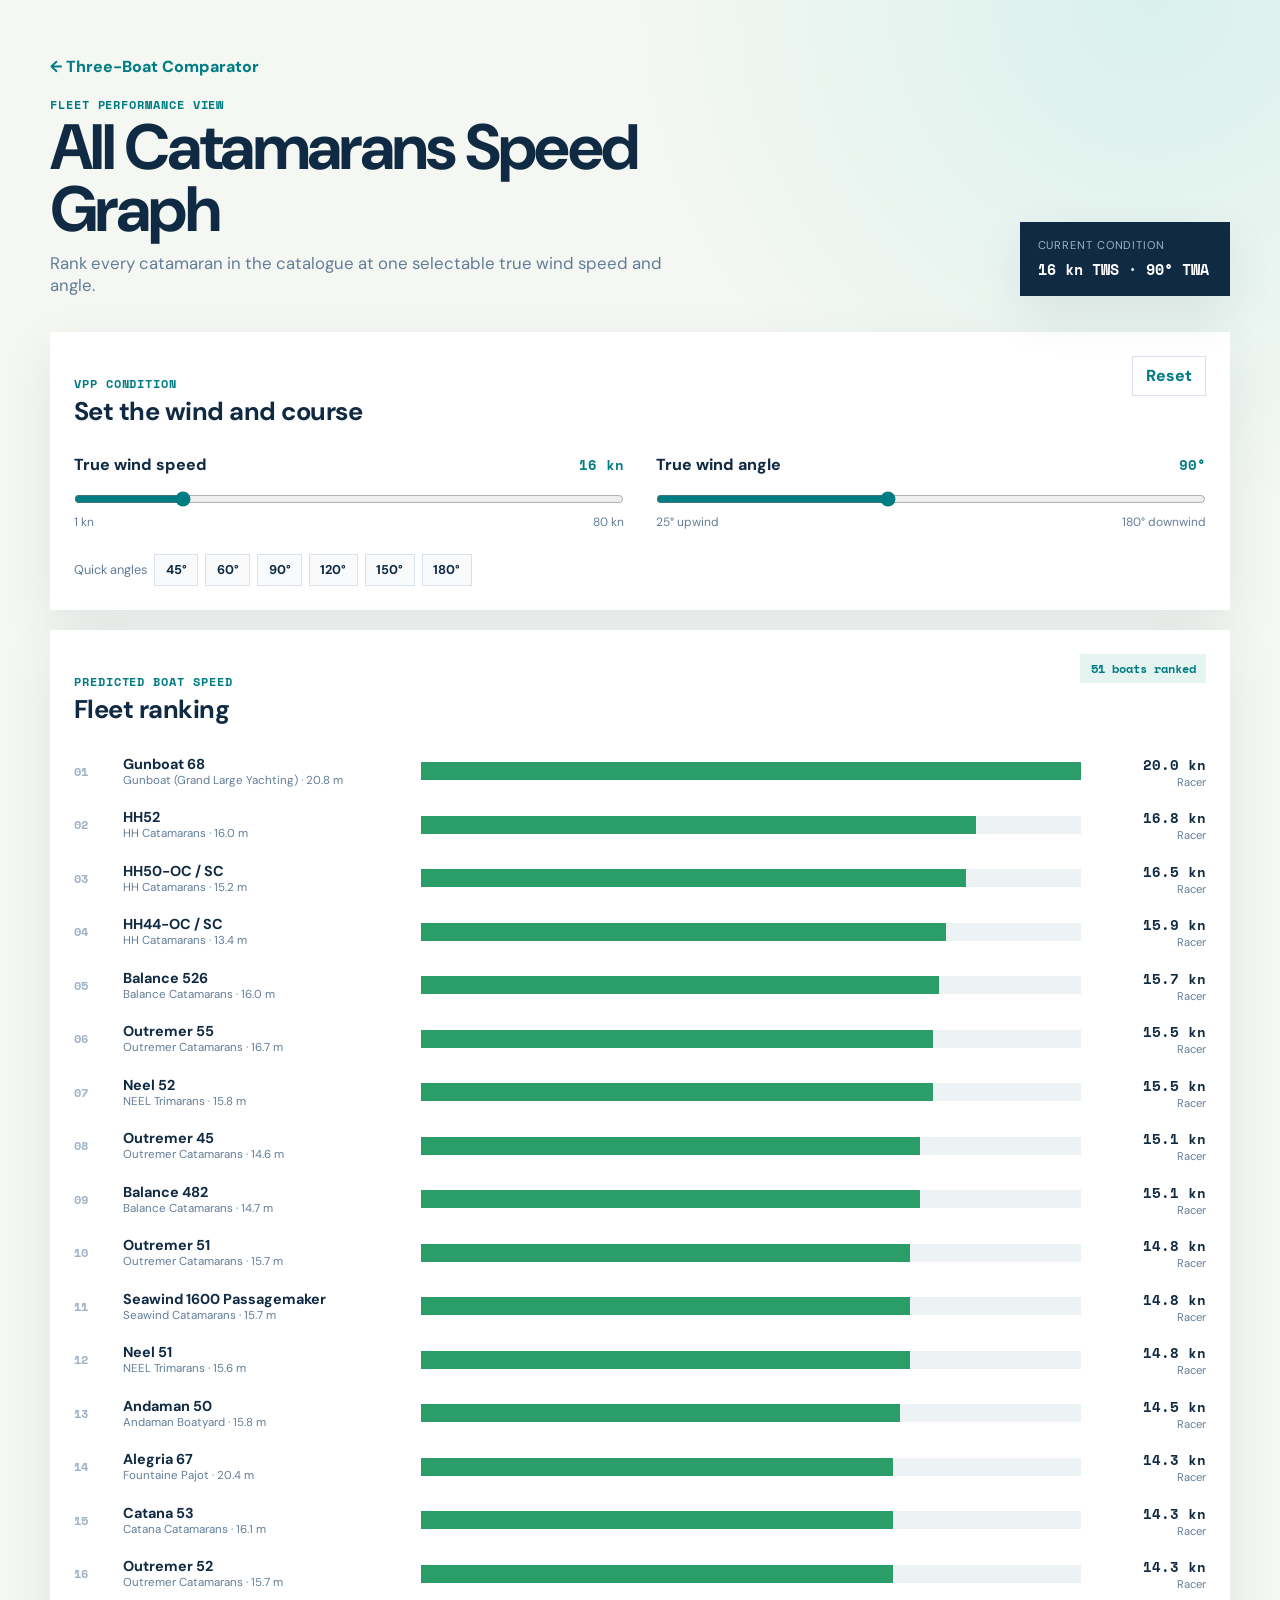
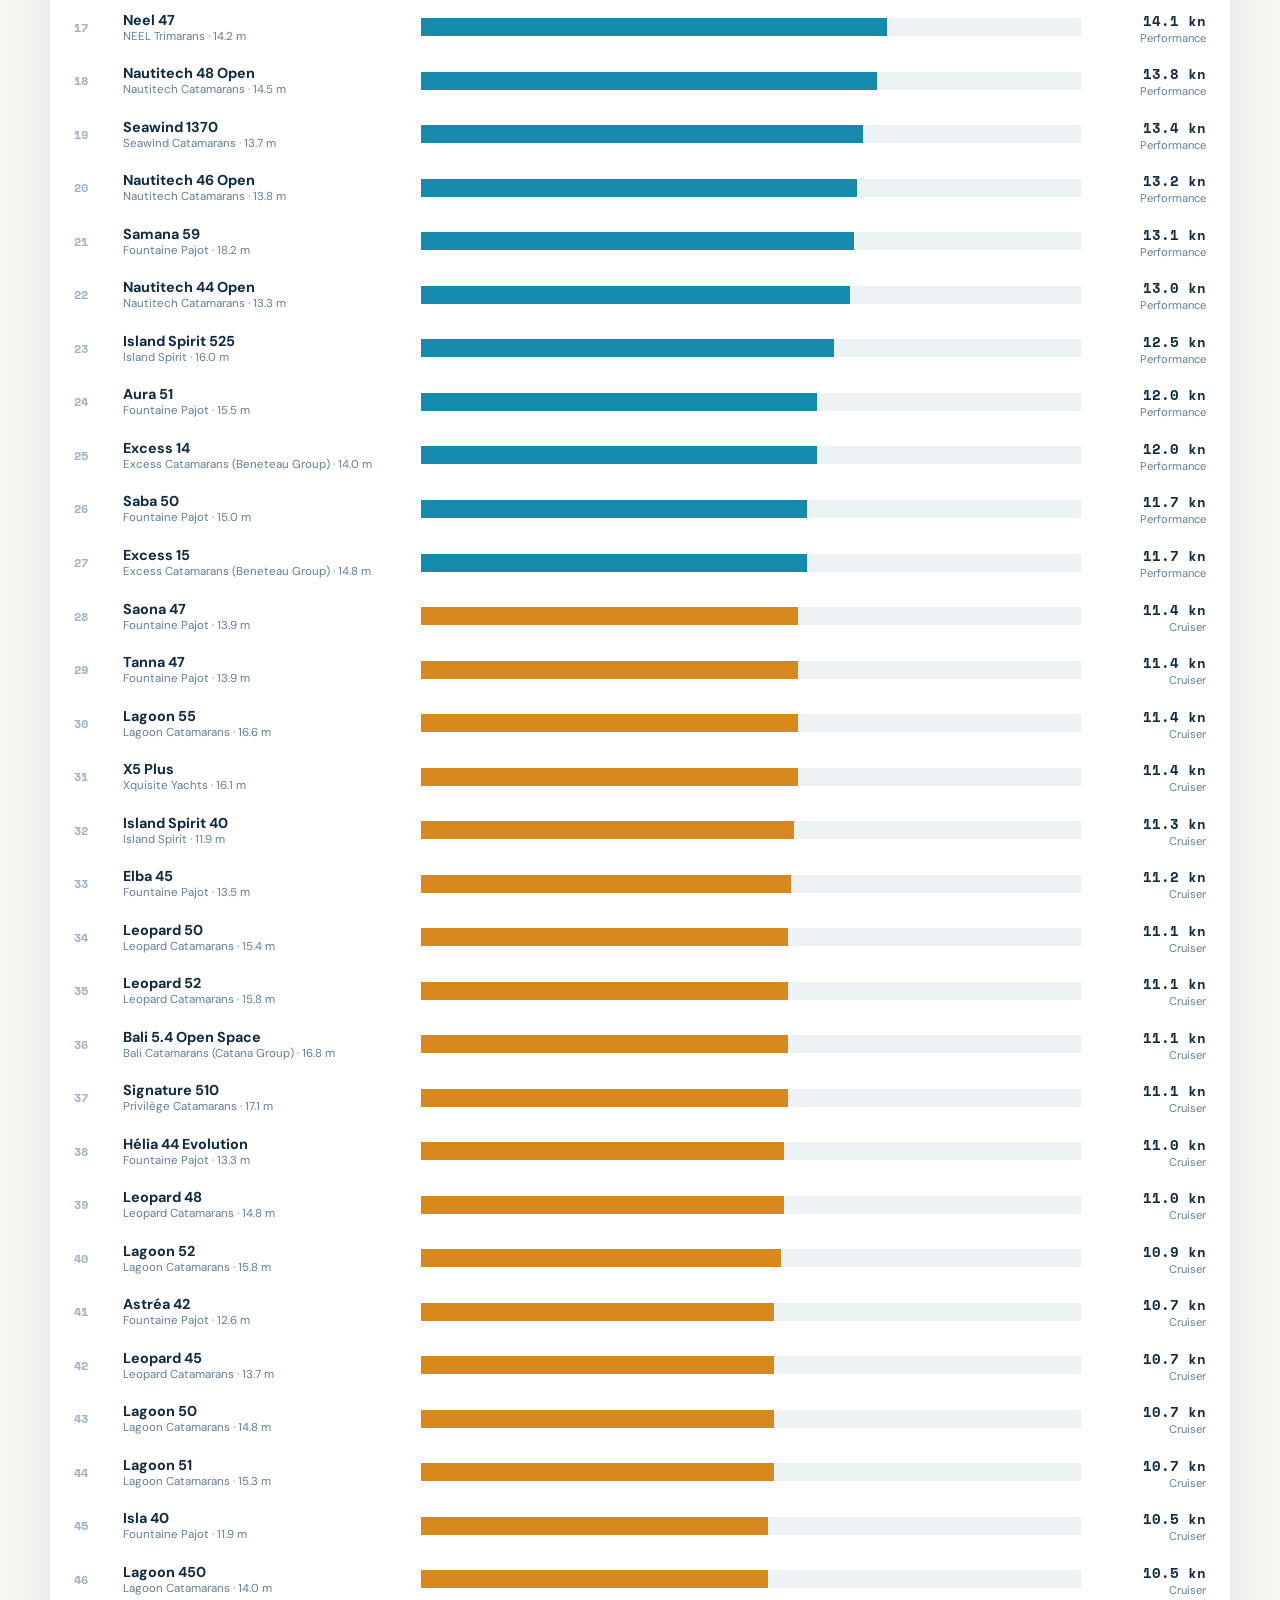
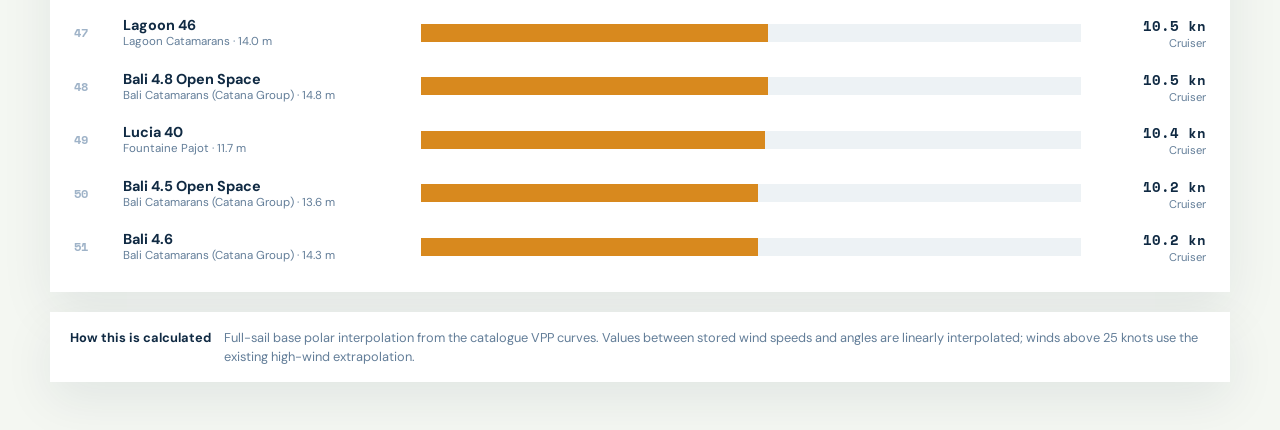
==== all-catamarans.html @ 2c84efb2 "Add all catamarans speed graph and related functionality and Fixed Bridgedeck clearance on Aura 51" ====
<!DOCTYPE html>
<html lang="en">
<head>
  <meta charset="UTF-8">
  <meta name="viewport" content="width=device-width, initial-scale=1.0">
  <title>All Catamarans Speed Graph | ComparePerformance</title>
  <meta name="description" content="Rank every catalogued catamaran by predicted polar speed at a selectable true wind speed and true wind angle.">
  <link rel="preconnect" href="https://fonts.googleapis.com">
  <link rel="preconnect" href="https://fonts.gstatic.com" crossorigin>
  <link href="https://fonts.googleapis.com/css2?family=DM+Sans:wght@400;500;600;700;800&family=Space+Mono:wght@400;700&display=swap" rel="stylesheet">
  <link rel="stylesheet" href="all-catamarans.css">
</head>
<body>
  <header class="fleet-header">
    <div>
      <a class="back-link" href="index.html">← Three-Boat Comparator</a>
      <p class="eyebrow">Fleet performance view</p>
      <h1>All Catamarans Speed Graph</h1>
      <p class="lede">Rank every catamaran in the catalogue at one selectable true wind speed and angle.</p>
    </div>
    <div class="condition-readout" aria-live="polite">
      <span>Current condition</span>
      <strong id="conditionReadout">16 kn TWS · 90° TWA</strong>
    </div>
  </header>

  <main class="fleet-main">
    <section class="control-panel" aria-labelledby="controlsTitle">
      <div class="panel-heading">
        <div>
          <p class="eyebrow">VPP condition</p>
          <h2 id="controlsTitle">Set the wind and course</h2>
        </div>
        <button id="resetBtn" class="reset-button" type="button">Reset</button>
      </div>
      <div class="controls-grid">
        <label class="control-field" for="twsInput">
          <span class="control-label"><span>True wind speed</span><output id="twsValue">16 kn</output></span>
          <input id="twsInput" type="range" min="1" max="80" step="1" value="16">
          <span class="range-hint"><span>1 kn</span><span>80 kn</span></span>
        </label>
        <label class="control-field" for="twaInput">
          <span class="control-label"><span>True wind angle</span><output id="twaValue">90°</output></span>
          <input id="twaInput" type="range" min="25" max="180" step="1" value="90">
          <span class="range-hint"><span>25° upwind</span><span>180° downwind</span></span>
        </label>
      </div>
      <div class="angle-presets" aria-label="True wind angle presets">
        <span>Quick angles</span>
        <button type="button" data-twa="45">45°</button>
        <button type="button" data-twa="60">60°</button>
        <button type="button" data-twa="90">90°</button>
        <button type="button" data-twa="120">120°</button>
        <button type="button" data-twa="150">150°</button>
        <button type="button" data-twa="180">180°</button>
      </div>
    </section>

    <section class="graph-section" aria-labelledby="graphTitle">
      <div class="graph-heading">
        <div>
          <p class="eyebrow">Predicted boat speed</p>
          <h2 id="graphTitle">Fleet ranking</h2>
        </div>
        <span id="fleetCount" class="fleet-count"></span>
      </div>
      <div id="graph" class="speed-graph" role="img" aria-label="Ranked catamaran speed graph"></div>
    </section>

    <section class="method-note">
      <strong>How this is calculated</strong>
      <span>Full-sail base polar interpolation from the catalogue VPP curves. Values between stored wind speeds and angles are linearly interpolated; winds above 25 knots use the existing high-wind extrapolation.</span>
    </section>
  </main>

  <script src="data.js"></script>
  <script src="calculations.js"></script>
  <script src="all-catamarans.js"></script>
</body>
</html>
---- all-catamarans.css ----
* { box-sizing: border-box; }

:root {
  --ink: #102a43;
  --muted: #627d98;
  --paper: #f4f7f2;
  --panel: #ffffff;
  --line: #d9e2ec;
  --teal: #007c83;
  --blue: #168aad;
  --green: #2a9d68;
  --gold: #d8891e;
  --shadow: 0 18px 50px rgba(16, 42, 67, 0.08);
}

body {
  margin: 0;
  color: var(--ink);
  background: radial-gradient(circle at 90% 0%, #d9f1ed 0, transparent 32rem), var(--paper);
  font-family: "DM Sans", sans-serif;
}

button, input { font: inherit; }
button { cursor: pointer; }

.fleet-header, .fleet-main {
  width: min(1180px, calc(100% - 2rem));
  margin: 0 auto;
}

.fleet-header {
  display: flex;
  align-items: end;
  justify-content: space-between;
  gap: 2rem;
  padding: 3.5rem 0 2.25rem;
}

.back-link { color: var(--teal); font-weight: 800; text-decoration: none; }
.eyebrow { margin: 1.4rem 0 .35rem; color: var(--teal); font: 700 .72rem/1 "Space Mono", monospace; letter-spacing: .08em; text-transform: uppercase; }
h1, h2, p { margin-top: 0; }
h1 { max-width: 700px; margin-bottom: .6rem; font-size: clamp(2.2rem, 5vw, 4.6rem); line-height: .98; letter-spacing: -.04em; }
h2 { margin-bottom: 0; font-size: 1.6rem; letter-spacing: -.02em; }
.lede { max-width: 650px; margin-bottom: 0; color: var(--muted); font-size: 1.05rem; }
.condition-readout { min-width: 210px; padding: 1rem 1.1rem; background: var(--ink); color: #fff; box-shadow: var(--shadow); }
.condition-readout span, .condition-readout strong { display: block; }
.condition-readout span { color: #9fb3c8; font-size: .7rem; text-transform: uppercase; letter-spacing: .08em; }
.condition-readout strong { margin-top: .35rem; font: 700 .95rem "Space Mono", monospace; }

.control-panel, .graph-section, .method-note { background: var(--panel); box-shadow: var(--shadow); }
.control-panel { padding: 1.5rem; }
.panel-heading, .graph-heading { display: flex; align-items: start; justify-content: space-between; gap: 1rem; }
.reset-button { border: 1px solid var(--line); padding: .55rem .8rem; background: #fff; color: var(--teal); font-weight: 800; }
.controls-grid { display: grid; grid-template-columns: repeat(2, minmax(0, 1fr)); gap: 2rem; margin-top: 1.6rem; }
.control-label, .range-hint { display: flex; justify-content: space-between; gap: 1rem; }
.control-label { font-weight: 800; }
.control-label output { color: var(--teal); font: 700 .9rem "Space Mono", monospace; }
input[type="range"] { width: 100%; margin: 1rem 0 .45rem; accent-color: var(--teal); }
.range-hint { color: var(--muted); font-size: .75rem; }
.angle-presets { display: flex; align-items: center; flex-wrap: wrap; gap: .45rem; margin-top: 1.5rem; color: var(--muted); font-size: .8rem; }
.angle-presets button { border: 1px solid var(--line); padding: .4rem .65rem; background: #f8fafc; color: var(--ink); font-weight: 700; }
.angle-presets button:hover { border-color: var(--teal); color: var(--teal); }

.graph-section { margin-top: 1.25rem; padding: 1.5rem; }
.fleet-count { padding: .4rem .65rem; background: #e5f4f0; color: var(--teal); font: 700 .75rem "Space Mono", monospace; }
.speed-graph { display: grid; gap: .72rem; margin-top: 1.5rem; }
.speed-row { display: grid; grid-template-columns: 2.25rem minmax(180px, 1.3fr) minmax(140px, 3fr) 7rem; align-items: center; gap: .8rem; min-height: 42px; }
.rank { color: #9fb3c8; font: 700 .75rem "Space Mono", monospace; }
.boat-label { min-width: 0; }
.boat-label strong, .boat-label span, .speed-value strong, .speed-value span { display: block; }
.boat-label strong { overflow: hidden; text-overflow: ellipsis; white-space: nowrap; font-size: .9rem; }
.boat-label span { overflow: hidden; text-overflow: ellipsis; white-space: nowrap; color: var(--muted); font-size: .72rem; }
.bar-track { height: 18px; overflow: hidden; background: #edf2f5; }
.bar-fill { height: 100%; min-width: 3%; transition: width .2s ease; }
.bar-fill.slow { background: #c05640; }
.bar-fill.cruiser { background: var(--gold); }
.bar-fill.performance { background: var(--blue); }
.bar-fill.racer { background: var(--green); }
.speed-value { text-align: right; }
.speed-value strong { font: 700 .9rem "Space Mono", monospace; }
.speed-value span { color: var(--muted); font-size: .7rem; }
.method-note { display: flex; gap: .8rem; margin: 1.25rem 0 3rem; padding: 1rem 1.25rem; color: var(--muted); font-size: .8rem; line-height: 1.5; }
.method-note strong { flex: 0 0 auto; color: var(--ink); }

@media (max-width: 720px) {
  .fleet-header { display: block; padding-top: 2rem; }
  .condition-readout { margin-top: 1.5rem; }
  .controls-grid { grid-template-columns: 1fr; gap: 1.2rem; }
  .speed-row { grid-template-columns: 1.8rem minmax(135px, 1.3fr) 5.5rem; gap: .5rem; }
  .bar-track { grid-column: 2 / 4; grid-row: 2; }
  .speed-value { grid-column: 3; grid-row: 1; }
  .method-note { display: block; }
  .method-note strong { display: block; margin-bottom: .35rem; }
}
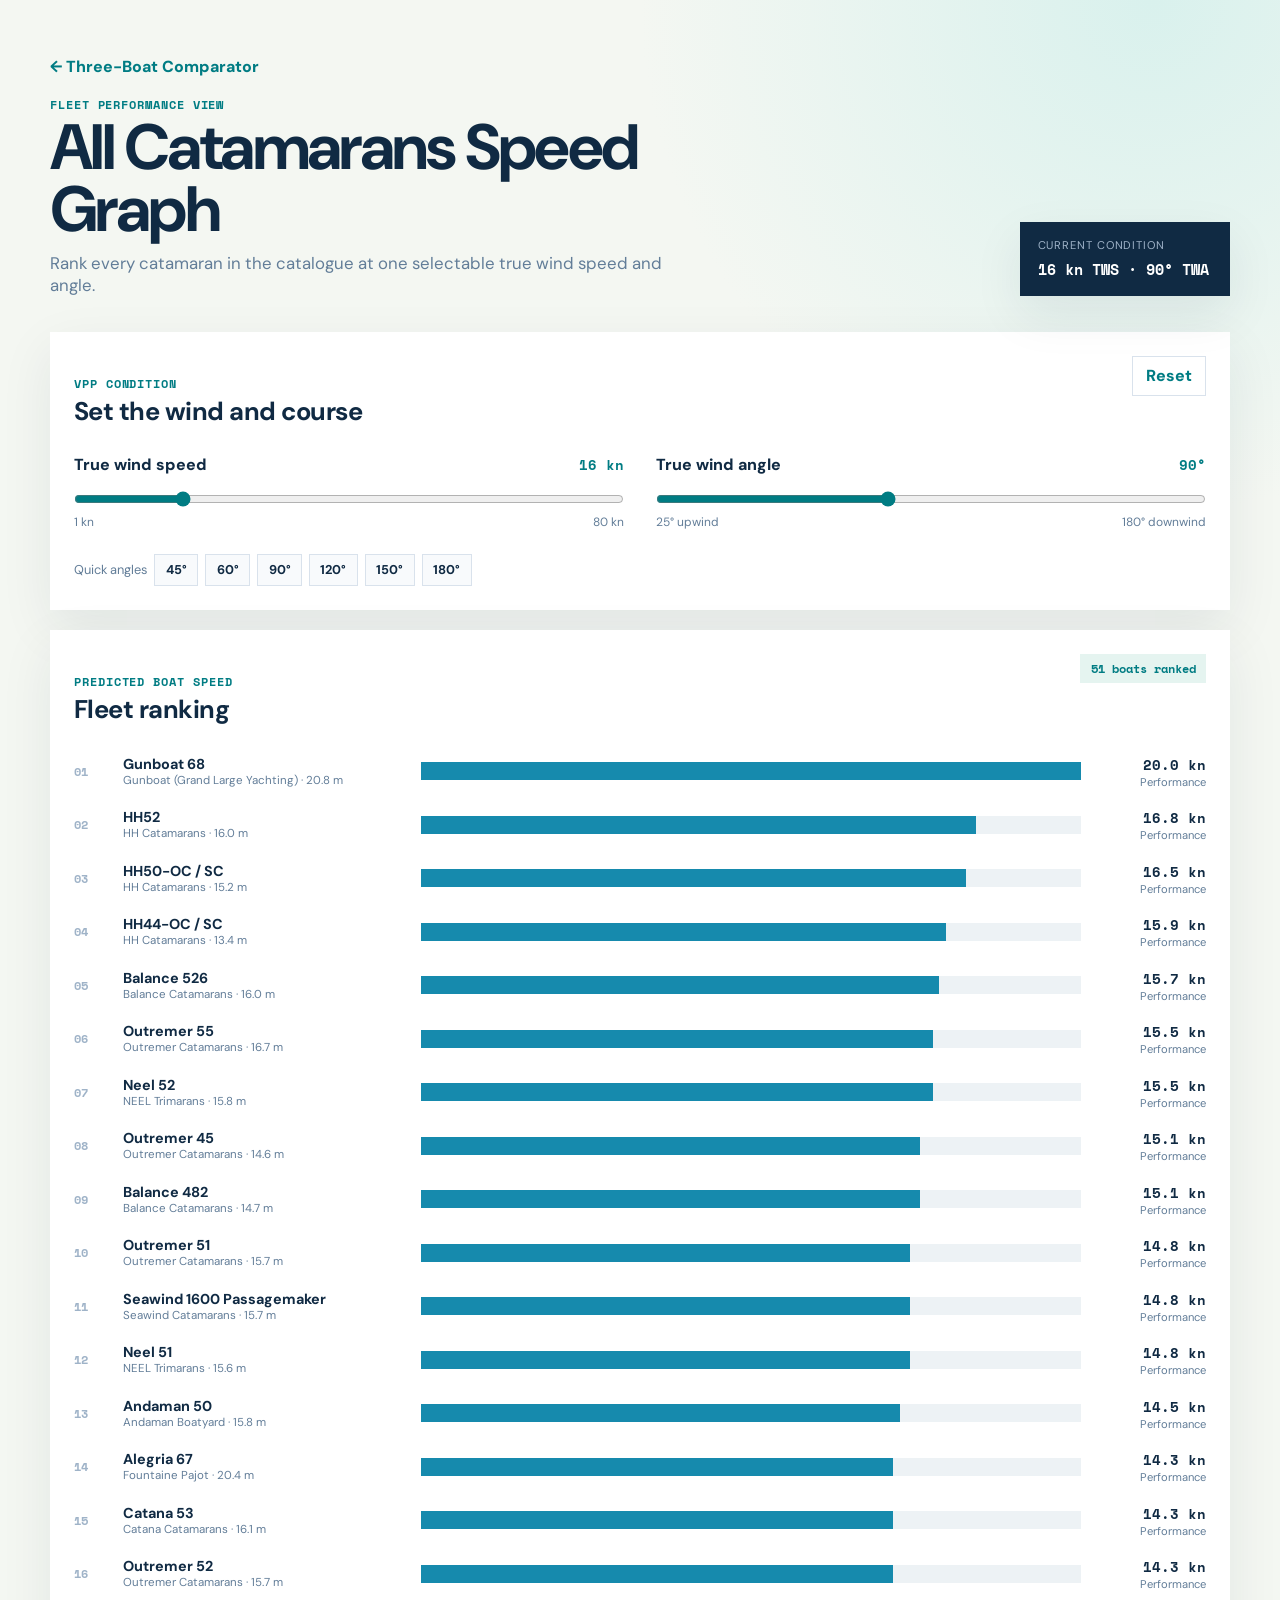
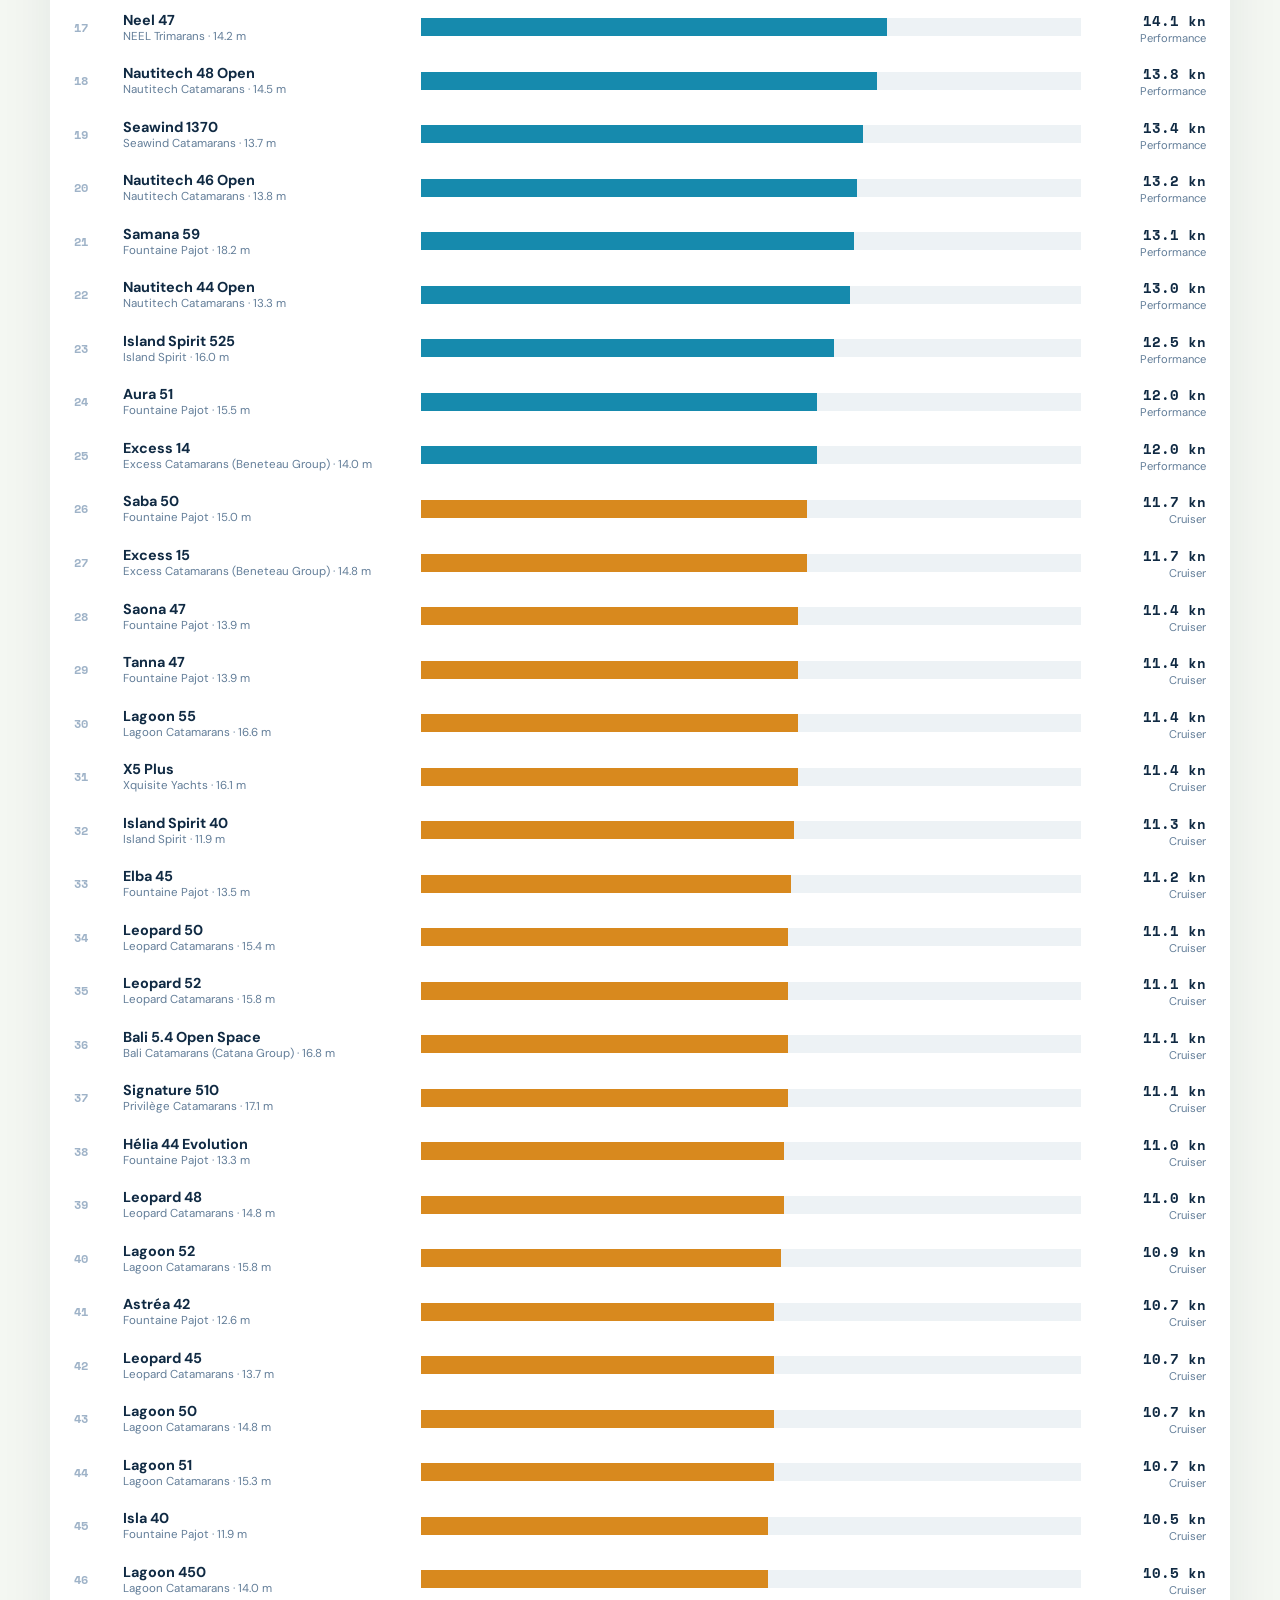
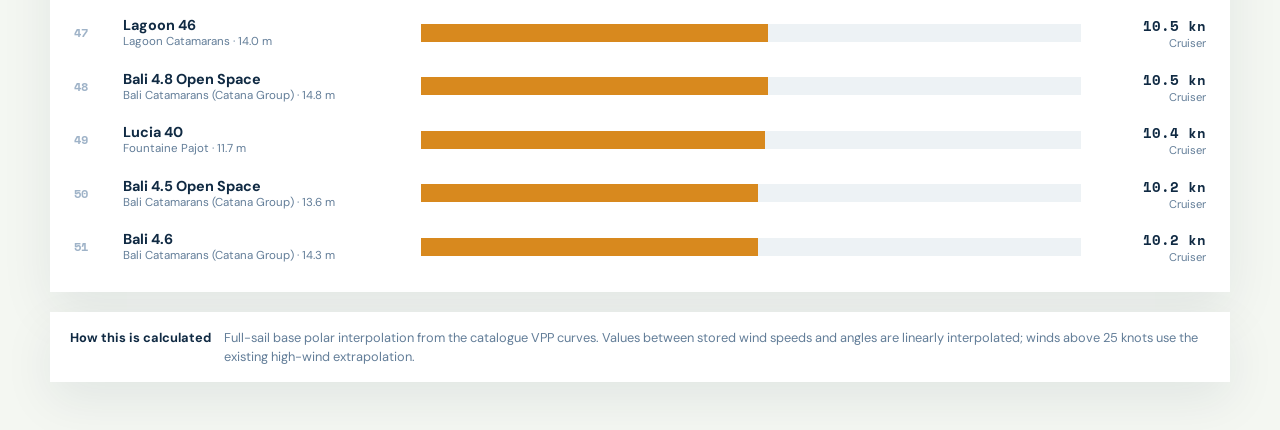
==== commit 2b0b10d8: "Add equipment.js module for managing equipment inventory and depreciation tracking - Implemented fun" ====
--- a/all-catamarans.html
+++ b/all-catamarans.html
@@ -1,80 +1,80 @@
-<!DOCTYPE html>
-<html lang="en">
-<head>
-  <meta charset="UTF-8">
-  <meta name="viewport" content="width=device-width, initial-scale=1.0">
-  <title>All Catamarans Speed Graph | ComparePerformance</title>
-  <meta name="description" content="Rank every catalogued catamaran by predicted polar speed at a selectable true wind speed and true wind angle.">
-  <link rel="preconnect" href="https://fonts.googleapis.com">
-  <link rel="preconnect" href="https://fonts.gstatic.com" crossorigin>
-  <link href="https://fonts.googleapis.com/css2?family=DM+Sans:wght@400;500;600;700;800&family=Space+Mono:wght@400;700&display=swap" rel="stylesheet">
-  <link rel="stylesheet" href="all-catamarans.css">
-</head>
-<body>
-  <header class="fleet-header">
-    <div>
-      <a class="back-link" href="index.html">← Three-Boat Comparator</a>
-      <p class="eyebrow">Fleet performance view</p>
-      <h1>All Catamarans Speed Graph</h1>
-      <p class="lede">Rank every catamaran in the catalogue at one selectable true wind speed and angle.</p>
-    </div>
-    <div class="condition-readout" aria-live="polite">
-      <span>Current condition</span>
-      <strong id="conditionReadout">16 kn TWS · 90° TWA</strong>
-    </div>
-  </header>
-
-  <main class="fleet-main">
-    <section class="control-panel" aria-labelledby="controlsTitle">
-      <div class="panel-heading">
-        <div>
-          <p class="eyebrow">VPP condition</p>
-          <h2 id="controlsTitle">Set the wind and course</h2>
-        </div>
-        <button id="resetBtn" class="reset-button" type="button">Reset</button>
-      </div>
-      <div class="controls-grid">
-        <label class="control-field" for="twsInput">
-          <span class="control-label"><span>True wind speed</span><output id="twsValue">16 kn</output></span>
-          <input id="twsInput" type="range" min="1" max="80" step="1" value="16">
-          <span class="range-hint"><span>1 kn</span><span>80 kn</span></span>
-        </label>
-        <label class="control-field" for="twaInput">
-          <span class="control-label"><span>True wind angle</span><output id="twaValue">90°</output></span>
-          <input id="twaInput" type="range" min="25" max="180" step="1" value="90">
-          <span class="range-hint"><span>25° upwind</span><span>180° downwind</span></span>
-        </label>
-      </div>
-      <div class="angle-presets" aria-label="True wind angle presets">
-        <span>Quick angles</span>
-        <button type="button" data-twa="45">45°</button>
-        <button type="button" data-twa="60">60°</button>
-        <button type="button" data-twa="90">90°</button>
-        <button type="button" data-twa="120">120°</button>
-        <button type="button" data-twa="150">150°</button>
-        <button type="button" data-twa="180">180°</button>
-      </div>
-    </section>
-
-    <section class="graph-section" aria-labelledby="graphTitle">
-      <div class="graph-heading">
-        <div>
-          <p class="eyebrow">Predicted boat speed</p>
-          <h2 id="graphTitle">Fleet ranking</h2>
-        </div>
-        <span id="fleetCount" class="fleet-count"></span>
-      </div>
-      <div id="graph" class="speed-graph" role="img" aria-label="Ranked catamaran speed graph"></div>
-    </section>
-
-    <section class="method-note">
-      <strong>How this is calculated</strong>
-      <span>Full-sail base polar interpolation from the catalogue VPP curves. Values between stored wind speeds and angles are linearly interpolated; winds above 25 knots use the existing high-wind extrapolation.</span>
-    </section>
-  </main>
-
-  <script src="data.js"></script>
-  <script src="calculations.js"></script>
-  <script src="all-catamarans.js"></script>
-</body>
-</html>
+<!DOCTYPE html>
+<html lang="en">
+<head>
+  <meta charset="UTF-8">
+  <meta name="viewport" content="width=device-width, initial-scale=1.0">
+  <title>All Catamarans Speed Graph | Catamaran Comparison</title>
+  <meta name="description" content="Rank every catalogued catamaran by predicted polar speed at a selectable true wind speed and true wind angle.">
+  <link rel="preconnect" href="https://fonts.googleapis.com">
+  <link rel="preconnect" href="https://fonts.gstatic.com" crossorigin>
+  <link href="https://fonts.googleapis.com/css2?family=DM+Sans:wght@400;500;600;700;800&family=Space+Mono:wght@400;700&display=swap" rel="stylesheet">
+  <link rel="stylesheet" href="all-catamarans.css">
+</head>
+<body>
+  <header class="fleet-header">
+    <div>
+      <a class="back-link" href="index.html">← Three-Boat Comparator</a>
+      <p class="eyebrow">Fleet performance view</p>
+      <h1>All Catamarans Speed Graph</h1>
+      <p class="lede">Rank every catamaran in the catalogue at one selectable true wind speed and angle.</p>
+    </div>
+    <div class="condition-readout" aria-live="polite">
+      <span>Current condition</span>
+      <strong id="conditionReadout">16 kn TWS · 90° TWA</strong>
+    </div>
+  </header>
+
+  <main class="fleet-main">
+    <section class="control-panel" aria-labelledby="controlsTitle">
+      <div class="panel-heading">
+        <div>
+          <p class="eyebrow">VPP condition</p>
+          <h2 id="controlsTitle">Set the wind and course</h2>
+        </div>
+        <button id="resetBtn" class="reset-button" type="button">Reset</button>
+      </div>
+      <div class="controls-grid">
+        <label class="control-field" for="twsInput">
+          <span class="control-label"><span>True wind speed</span><output id="twsValue">16 kn</output></span>
+          <input id="twsInput" type="range" min="1" max="80" step="1" value="16">
+          <span class="range-hint"><span>1 kn</span><span>80 kn</span></span>
+        </label>
+        <label class="control-field" for="twaInput">
+          <span class="control-label"><span>True wind angle</span><output id="twaValue">90°</output></span>
+          <input id="twaInput" type="range" min="25" max="180" step="1" value="90">
+          <span class="range-hint"><span>25° upwind</span><span>180° downwind</span></span>
+        </label>
+      </div>
+      <div class="angle-presets" aria-label="True wind angle presets">
+        <span>Quick angles</span>
+        <button type="button" data-twa="45">45°</button>
+        <button type="button" data-twa="60">60°</button>
+        <button type="button" data-twa="90">90°</button>
+        <button type="button" data-twa="120">120°</button>
+        <button type="button" data-twa="150">150°</button>
+        <button type="button" data-twa="180">180°</button>
+      </div>
+    </section>
+
+    <section class="graph-section" aria-labelledby="graphTitle">
+      <div class="graph-heading">
+        <div>
+          <p class="eyebrow">Predicted boat speed</p>
+          <h2 id="graphTitle">Fleet ranking</h2>
+        </div>
+        <span id="fleetCount" class="fleet-count"></span>
+      </div>
+      <div id="graph" class="speed-graph" role="img" aria-label="Ranked catamaran speed graph"></div>
+    </section>
+
+    <section class="method-note">
+      <strong>How this is calculated</strong>
+      <span>Full-sail base polar interpolation from the catalogue VPP curves. Values between stored wind speeds and angles are linearly interpolated; winds above 25 knots use the existing high-wind extrapolation.</span>
+    </section>
+  </main>
+
+  <script src="data.js"></script>
+  <script src="calculations.js"></script>
+  <script src="all-catamarans.js"></script>
+</body>
+</html>
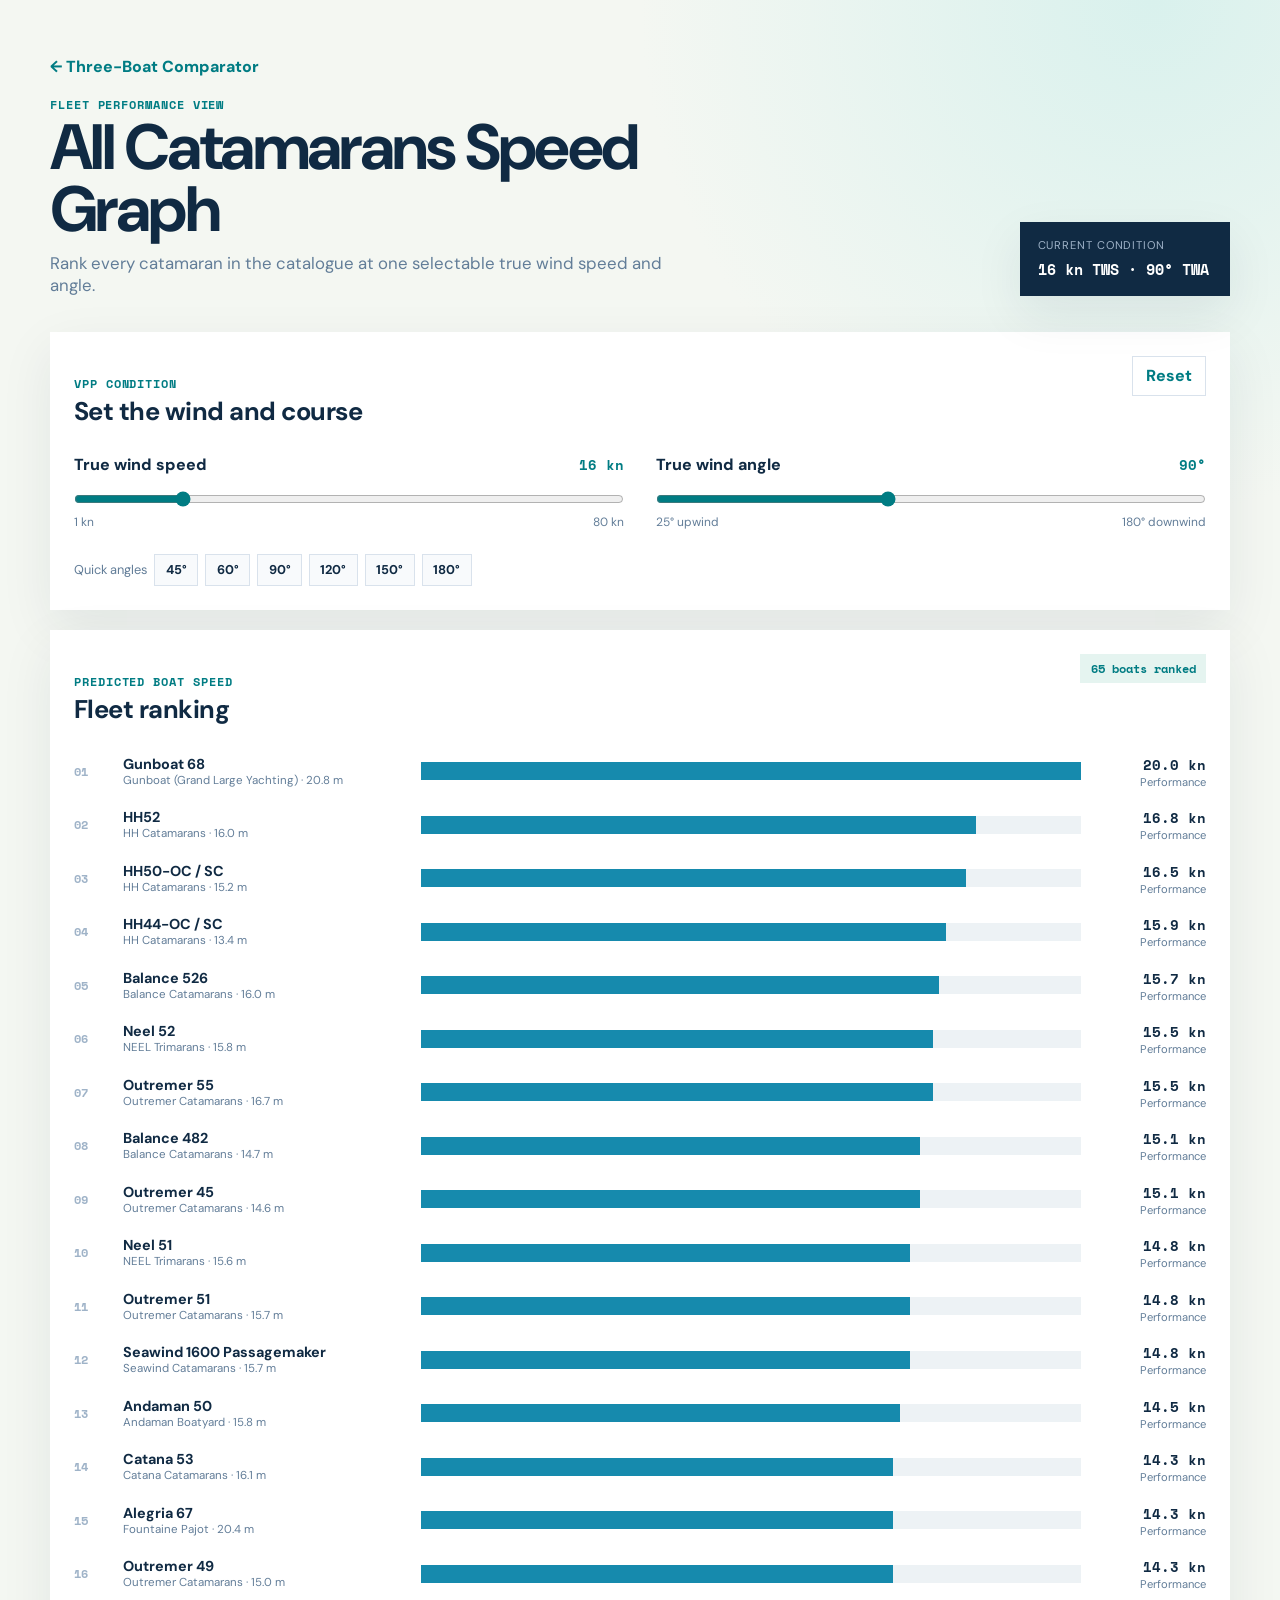
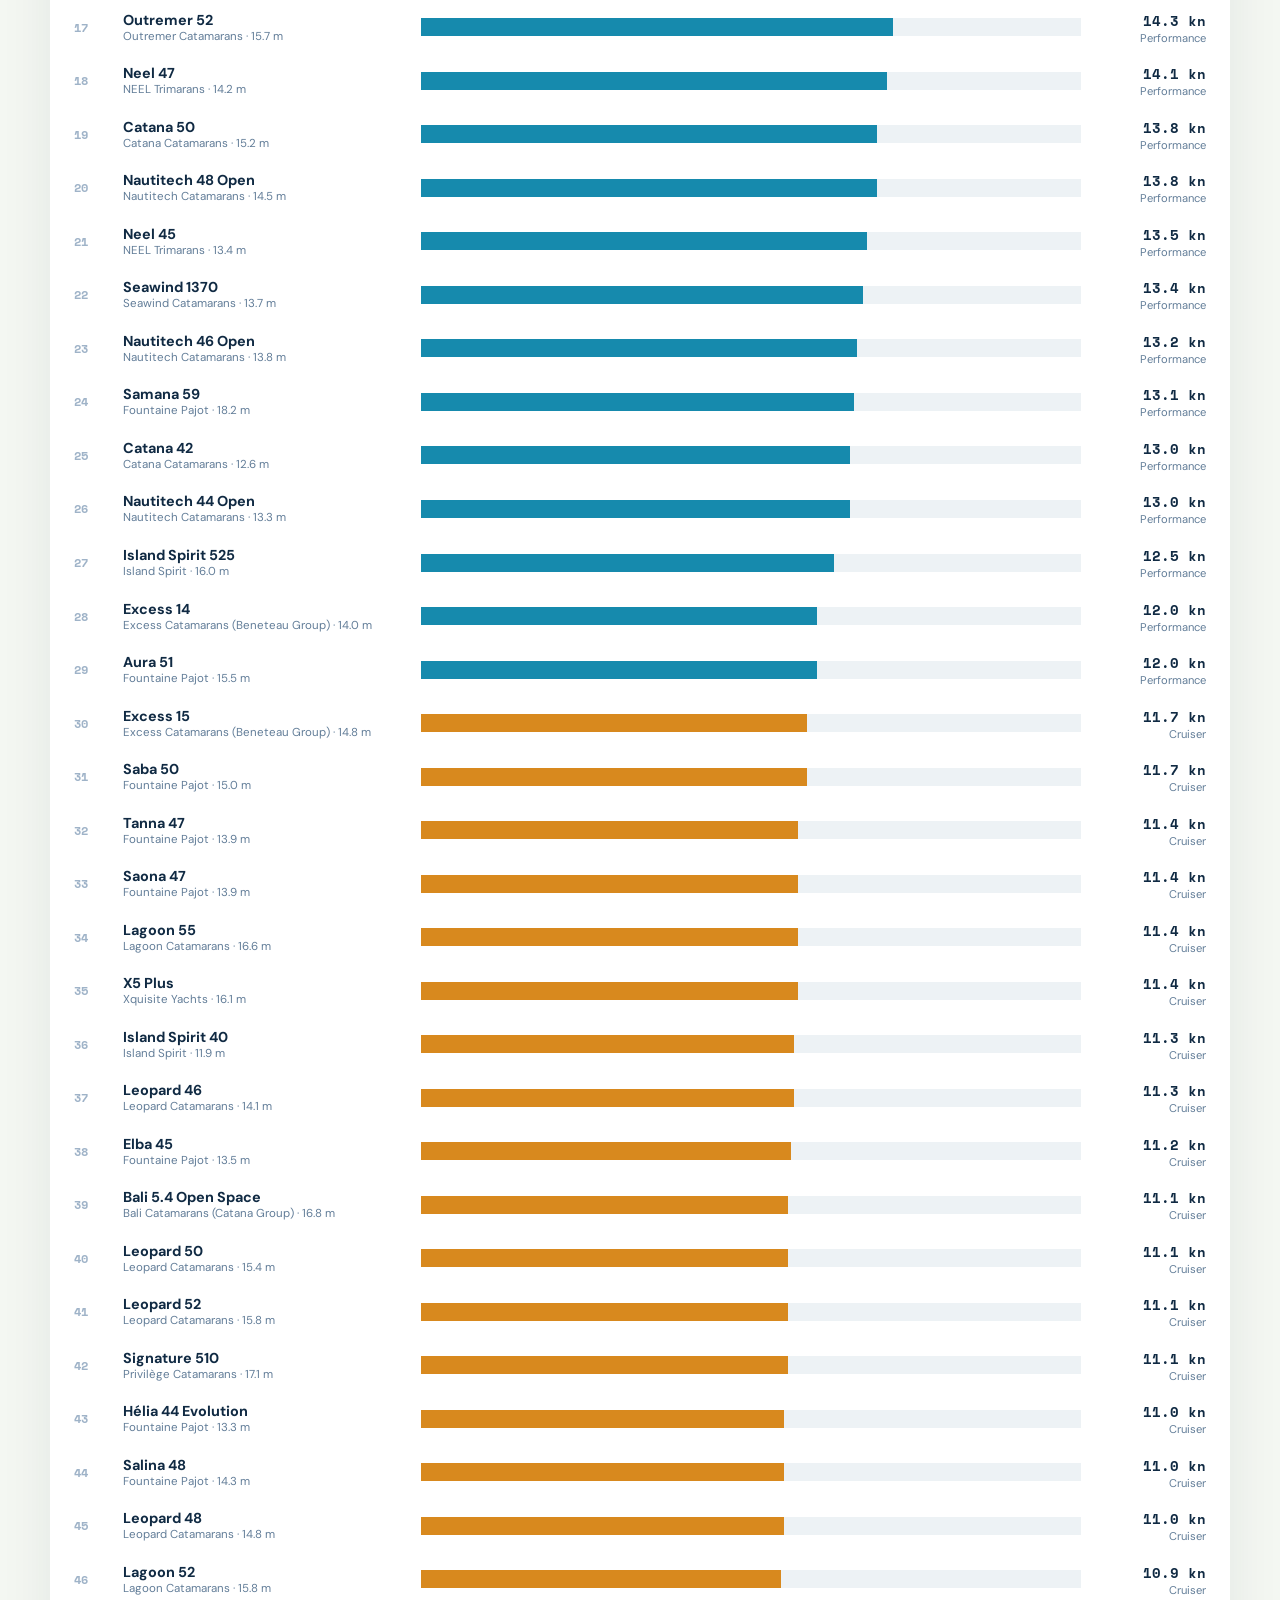
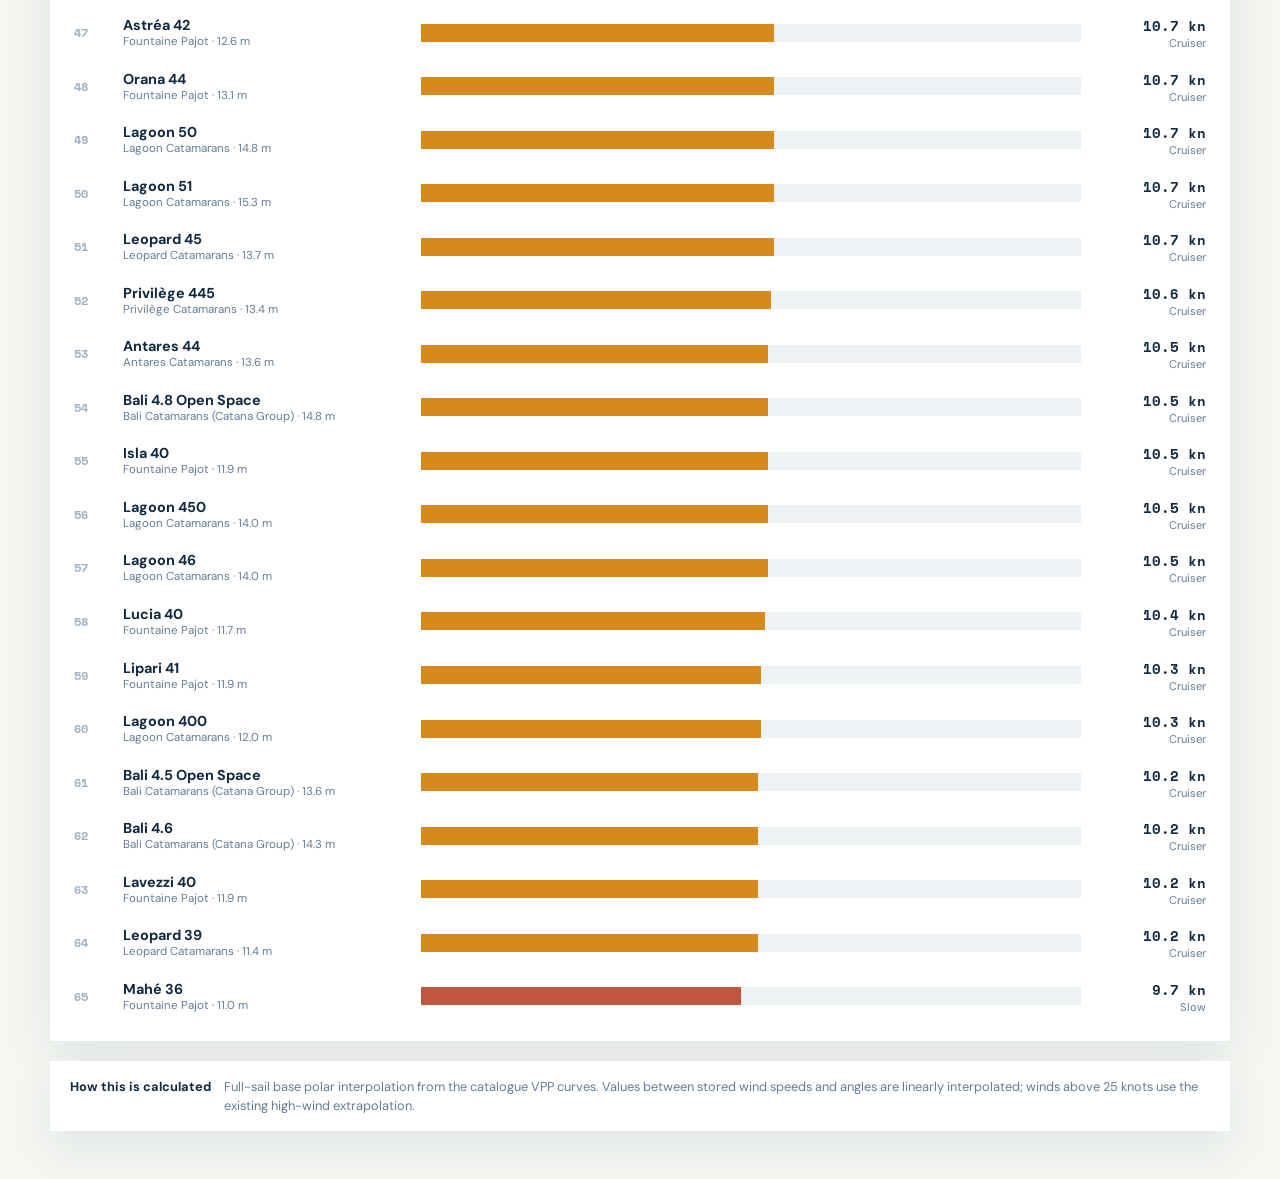
==== commit cefd902d: "chore: update documentation and clean up unused files" ====
--- a/all-catamarans.html
+++ b/all-catamarans.html
@@ -73,7 +73,7 @@
     </section>
   </main>
 
-  <script src="data.js"></script>
+  <script src="data.js?v=2026-10-16-4"></script>
   <script src="calculations.js"></script>
   <script src="all-catamarans.js"></script>
 </body>
